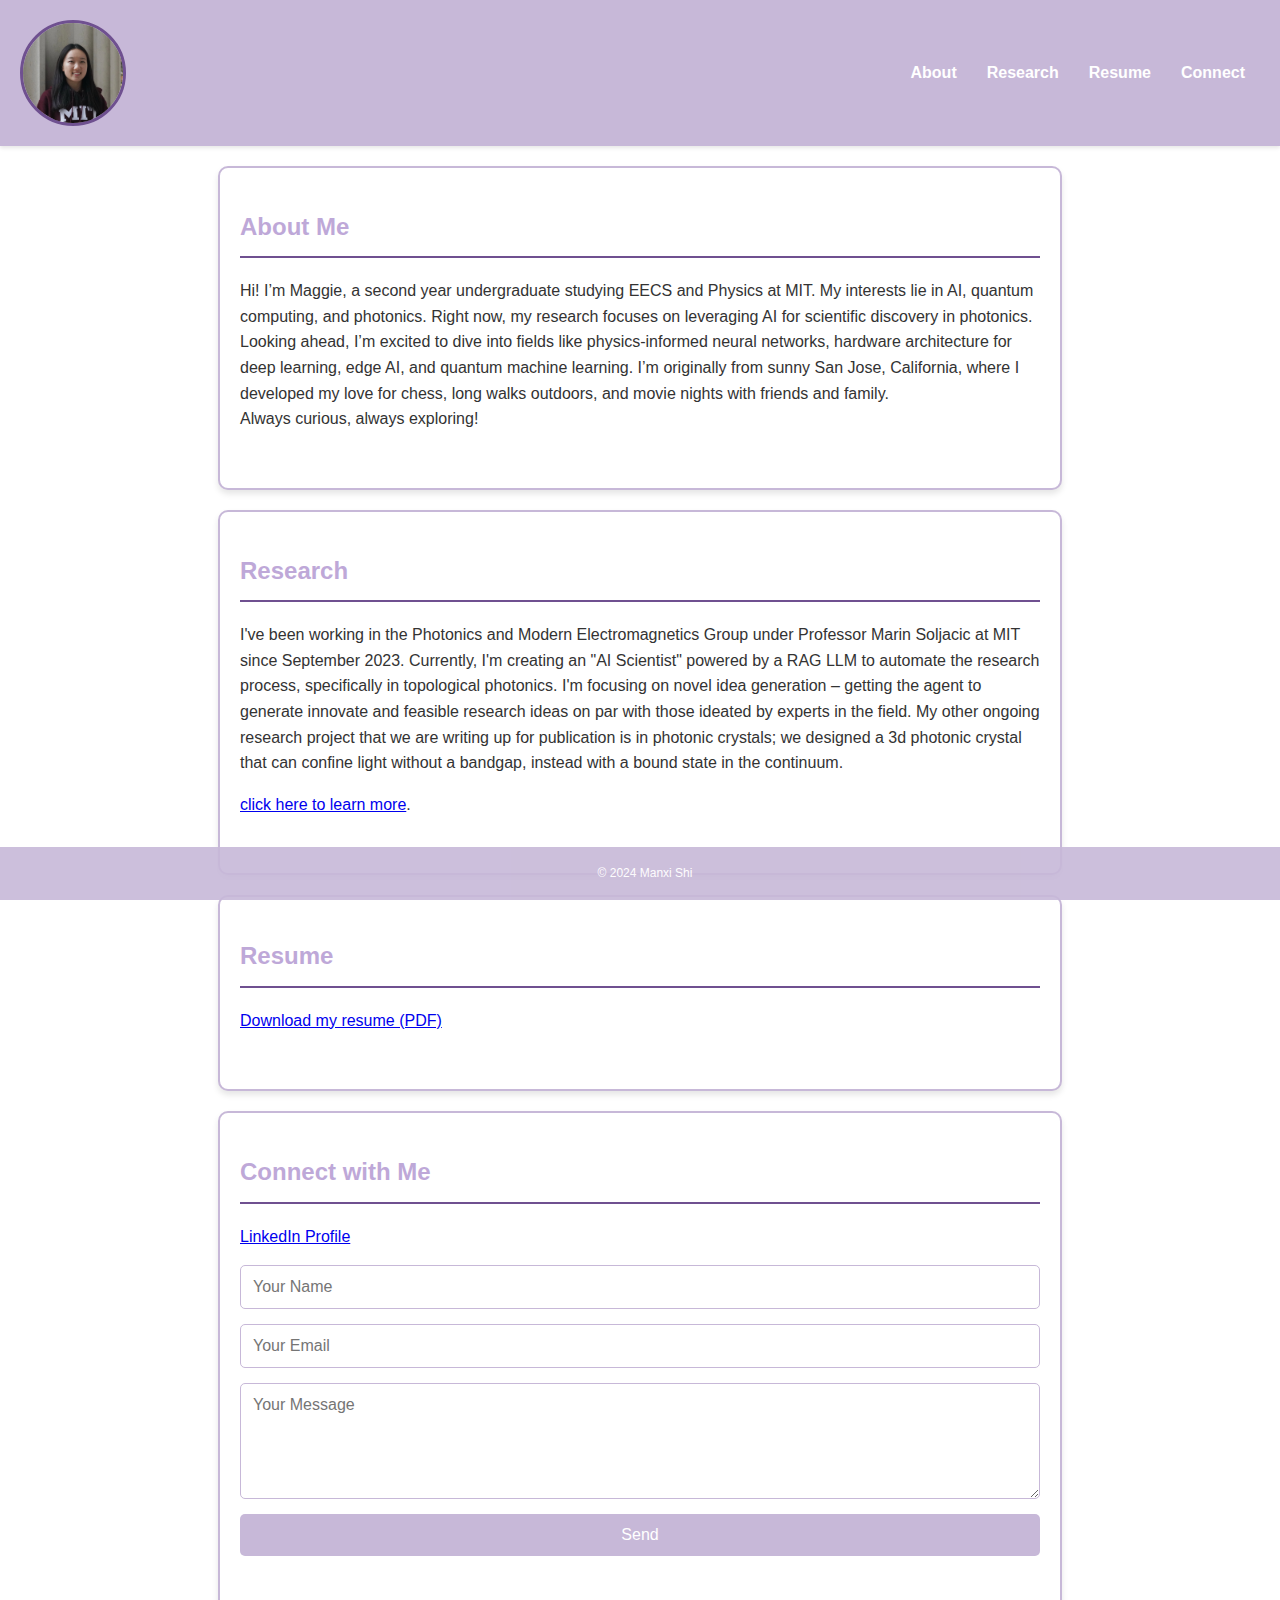
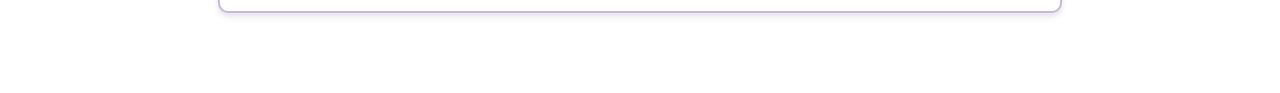
==== index.html @ ca0a361c "Edits" ====
<!DOCTYPE html>
<html lang="en">
<head>
    <meta charset="UTF-8">
    <meta name="viewport" content="width=device-width, initial-scale=1.0">
    <title>Manxi (Maggie) Shi</title>
    <link rel="stylesheet" href="styles.css">
</head>
<body>
    <header>
        <div class="portrait">
            <img src="headshot.jpg" alt="Manxi (Maggie) Shi">
        </div>
        <nav>
            <ul>
                <li><a href="#about">About</a></li>
                <li><a href="#research">Research</a></li>
                <li><a href="#resume">Resume</a></li>
                <li><a href="#connect">Connect</a></li>
            </ul>
        </nav>
    </header>

    <section id="about">
        <h2>About Me</h2>
        <p>
            Hi! I’m Maggie, a second year undergraduate studying EECS and Physics at MIT. My interests lie in AI, quantum computing, and photonics. Right now, my research focuses on leveraging AI for scientific discovery in photonics. Looking ahead, I’m excited to dive into fields like physics-informed neural networks, hardware architecture for deep learning, edge AI, and quantum machine learning. I’m originally from sunny San Jose, California, where I developed my love for chess, long walks outdoors, and movie nights with friends and family.
<br>Always curious, always exploring!
        </p>
    </section>

    <section id="research">
        <h2>Research</h2>
        <p> I've been working in the Photonics and Modern Electromagnetics Group under Professor Marin Soljacic at MIT since September 2023. Currently, I'm creating an "AI Scientist" powered by a RAG LLM to automate the research process, specifically in topological photonics. I'm focusing on novel idea generation – getting the agent to generate innovate and feasible research ideas on par with those ideated by experts in the field. 
            My other ongoing research project that we are writing up for publication is in photonic crystals; we designed a 3d photonic crystal that can confine light without a bandgap, instead with a bound state in the continuum.
        </p>
        <p>
            <a href="deep-learning-2024-main/blog_template/index2.html" target="_blank">click here to learn more</a>.
        </p>
    </section>

    <section id="resume">
        <h2>Resume</h2>
        <p><a href="Manxi Shi Resume.pdf" target="_blank">Download my resume (PDF)</a></p>
    </section>

    <section id="connect">
        <h2>Connect with Me</h2>
        <p><a href="https://www.linkedin.com/in/manxishi/" target="_blank">LinkedIn Profile</a></p>
        <form action="https://formspree.io/f/mkgwalkl" method="POST">
            <input type="text" name="name" placeholder="Your Name" required>
            <input type="email" name="email" placeholder="Your Email" required>
            <textarea name="message" rows="5" placeholder="Your Message"></textarea>
            <button type="submit">Send</button>
        </form>
    </section>

    <footer>
        <p>© 2024 Manxi Shi</p>
    </footer>
</body>
</html>
---- styles.css ----
/* General Styles */
:root {
    --primary-color: #c7b8d8; /* Lavender */
    --another-color: #bea8d8;
    --secondary-color: #6f5090; /* Dark lavender */
    --text-color: #333;
    --background-color: #fff;
}

body {
    font-family: 'Monteserrat', 'Calibri', sans-serif;
    background-color: var(--background-color);
    color: var(--text-color);
    margin: 0;
    padding: 0;
    line-height: 1.6;
    padding-bottom: 60px; /* Accommodate footer and extra space */
}

header {
    background-color: var(--primary-color);
    padding: 20px;
    margin-bottom: 20px;
    box-shadow: 0 2px 4px rgba(0,0,0,0.1);
    display: flex;
    justify-content: space-between;
    align-items: center;
}

.portrait {
    width: 100px;
    height: 100px;
    border-radius: 50%;
    overflow: hidden;
    border: 3px solid var(--secondary-color);
}

.portrait img {
    width: 100%;
    height: 100%;
    object-fit: cover;
}

header nav ul {
    list-style-type: none;
    margin: 0;
    padding: 0;
    display: flex;
    justify-content: center;
}

header nav ul li {
    margin: 0 15px;
}

header nav a {
    text-decoration: none;
    color: var(--background-color);
    font-weight: bold;
    font-size: 16px;
    transition: color 0.3s ease;
}

header nav a:hover {
    color: var(--secondary-color);
}

section {
    padding: 40px 20px;
    margin: 0 auto 20px;
    max-width: 800px;
    background-color: var(--background-color);
    border: 2px solid var(--primary-color);
    border-radius: 10px;
    box-shadow: 0 4px 6px rgba(0,0,0,0.1);
}

section h1, section h2 {
    color: var(--another-color);
    margin-top: 0;
    border-bottom: 2px solid var(--secondary-color);
    padding-bottom: 10px;
}

section p {
    line-height: 1.6;
}

form {
    display: flex;
    flex-direction: column;
}

input, textarea, button {
    font-family: 'Calibri', 'Arial', sans-serif;
    margin-bottom: 15px;
    padding: 12px;
    border: 1px solid var(--primary-color);
    border-radius: 5px;
    font-size: 16px;
}

button {
    background-color: var(--primary-color);
    color: var(--background-color);
    border: none;
    cursor: pointer;
    transition: background-color 0.3s ease;
}

button:hover {
    background-color: var(--secondary-color);
}

footer {
    text-align: center;
    padding: 5px;
    background-color: var(--primary-color);
    color: var(--background-color);
    position: fixed;
    bottom: 0;
    width: 100%;
    font-size: 12px;
    opacity: 0.9;
}

/* Responsive design */
@media (max-width: 600px) {
    header {
        flex-direction: column;
    }

    header nav ul {
        flex-direction: column;
        align-items: center;
    }
    
    header nav ul li {
        margin: 10px 0;
    }

    .portrait {
        margin-bottom: 20px;
    }
}
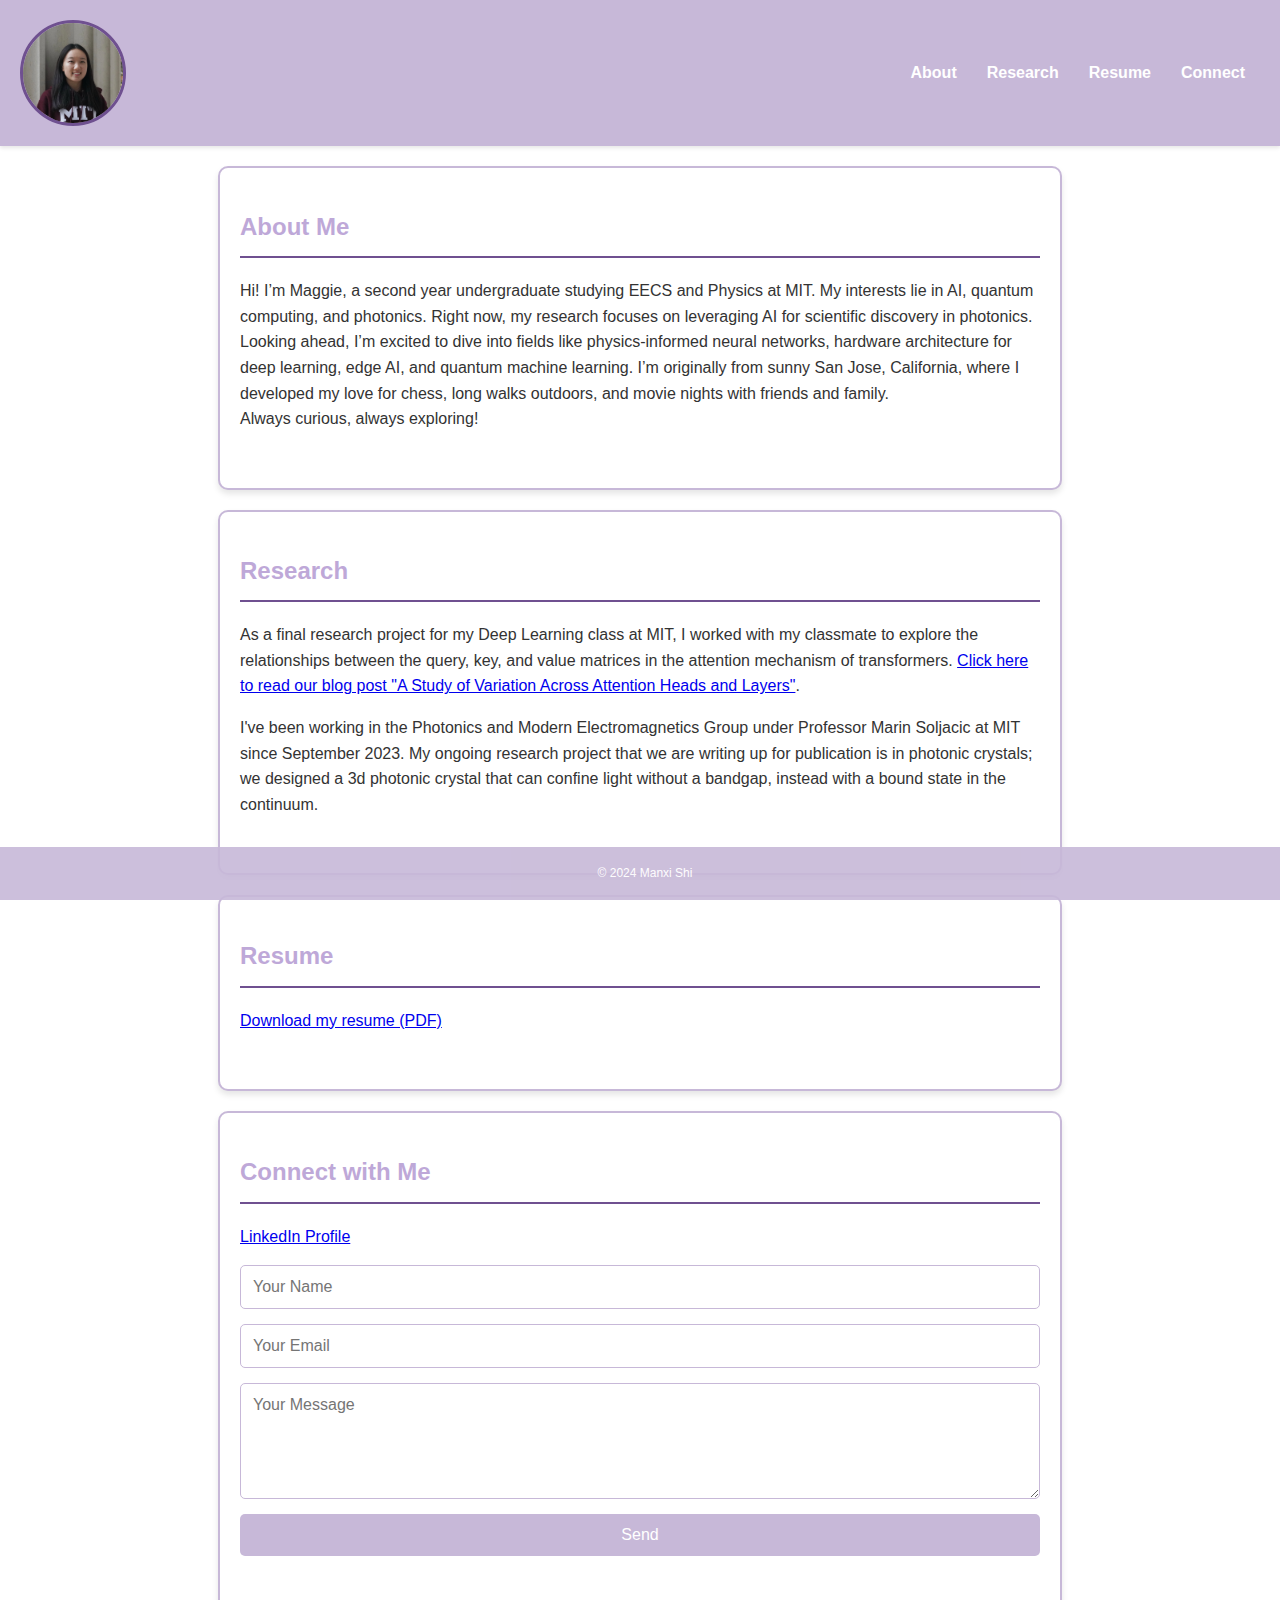
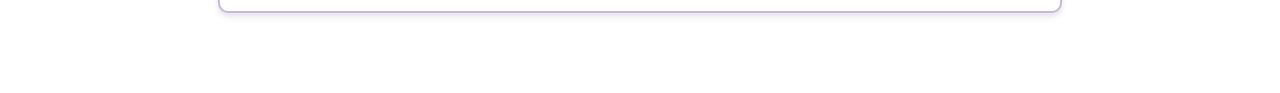
==== commit 58954f8a: "Edits" ====
--- a/index.html
+++ b/index.html
@@ -31,11 +31,12 @@
 
     <section id="research">
         <h2>Research</h2>
-        <p> I've been working in the Photonics and Modern Electromagnetics Group under Professor Marin Soljacic at MIT since September 2023. Currently, I'm creating an "AI Scientist" powered by a RAG LLM to automate the research process, specifically in topological photonics. I'm focusing on novel idea generation – getting the agent to generate innovate and feasible research ideas on par with those ideated by experts in the field. 
-            My other ongoing research project that we are writing up for publication is in photonic crystals; we designed a 3d photonic crystal that can confine light without a bandgap, instead with a bound state in the continuum.
+        <p>
+            As a final research project for my Deep Learning class at MIT, I worked with my classmate to explore the relationships between the query, key, and value matrices in the attention mechanism of transformers.
+            <a href="deep-learning-2024-main/blog_template/index2.html" target="_blank">Click here to read our blog post "A Study of Variation Across Attention Heads and Layers"</a>.
         </p>
-        <p>
-            <a href="deep-learning-2024-main/blog_template/index2.html" target="_blank">click here to learn more</a>.
+        <p> 
+            I've been working in the Photonics and Modern Electromagnetics Group under Professor Marin Soljacic at MIT since September 2023. My ongoing research project that we are writing up for publication is in photonic crystals; we designed a 3d photonic crystal that can confine light without a bandgap, instead with a bound state in the continuum.
         </p>
     </section>
 
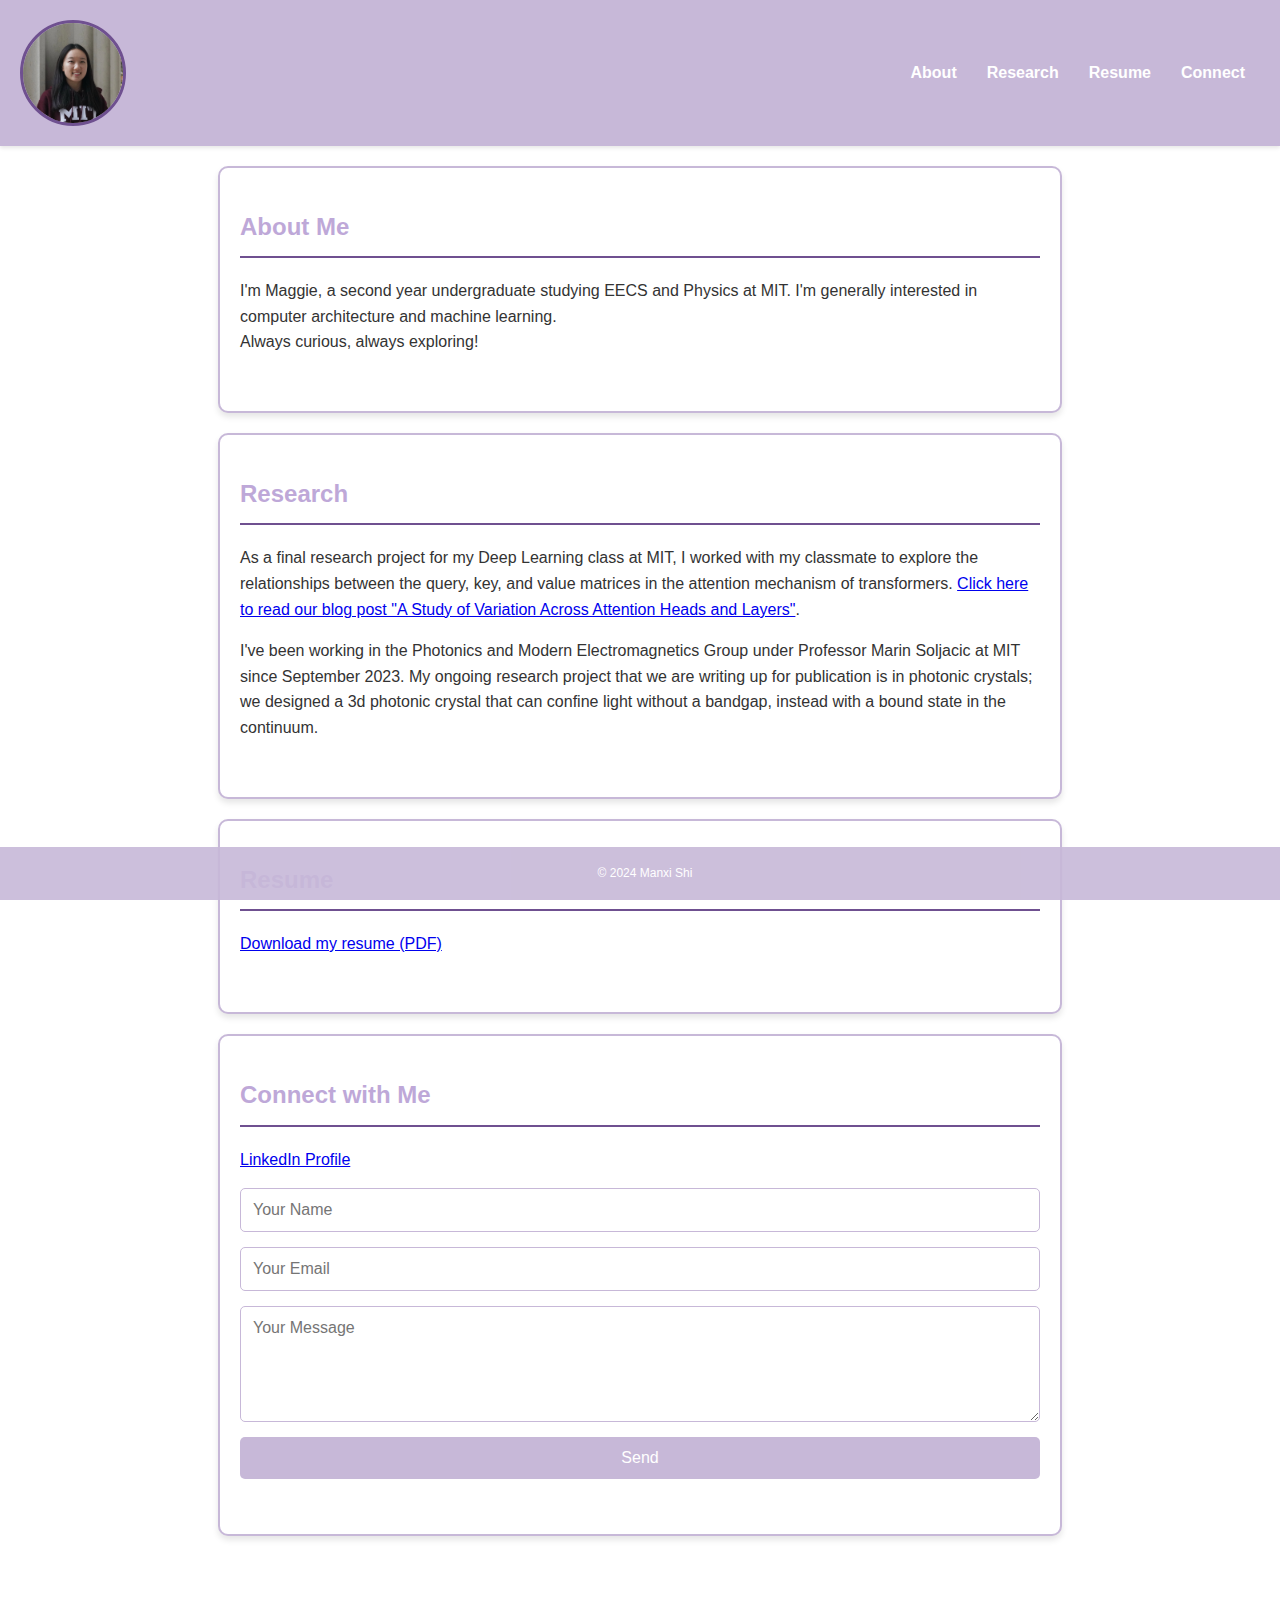
==== commit fcf0fe7d: "Update index.html" ====
--- a/index.html
+++ b/index.html
@@ -24,8 +24,7 @@
     <section id="about">
         <h2>About Me</h2>
         <p>
-            Hi! I’m Maggie, a second year undergraduate studying EECS and Physics at MIT. My interests lie in AI, quantum computing, and photonics. Right now, my research focuses on leveraging AI for scientific discovery in photonics. Looking ahead, I’m excited to dive into fields like physics-informed neural networks, hardware architecture for deep learning, edge AI, and quantum machine learning. I’m originally from sunny San Jose, California, where I developed my love for chess, long walks outdoors, and movie nights with friends and family.
-<br>Always curious, always exploring!
+        I'm Maggie, a second year undergraduate studying EECS and Physics at MIT. I'm generally interested in computer architecture and machine learning.<br>Always curious, always exploring!
         </p>
     </section>
 
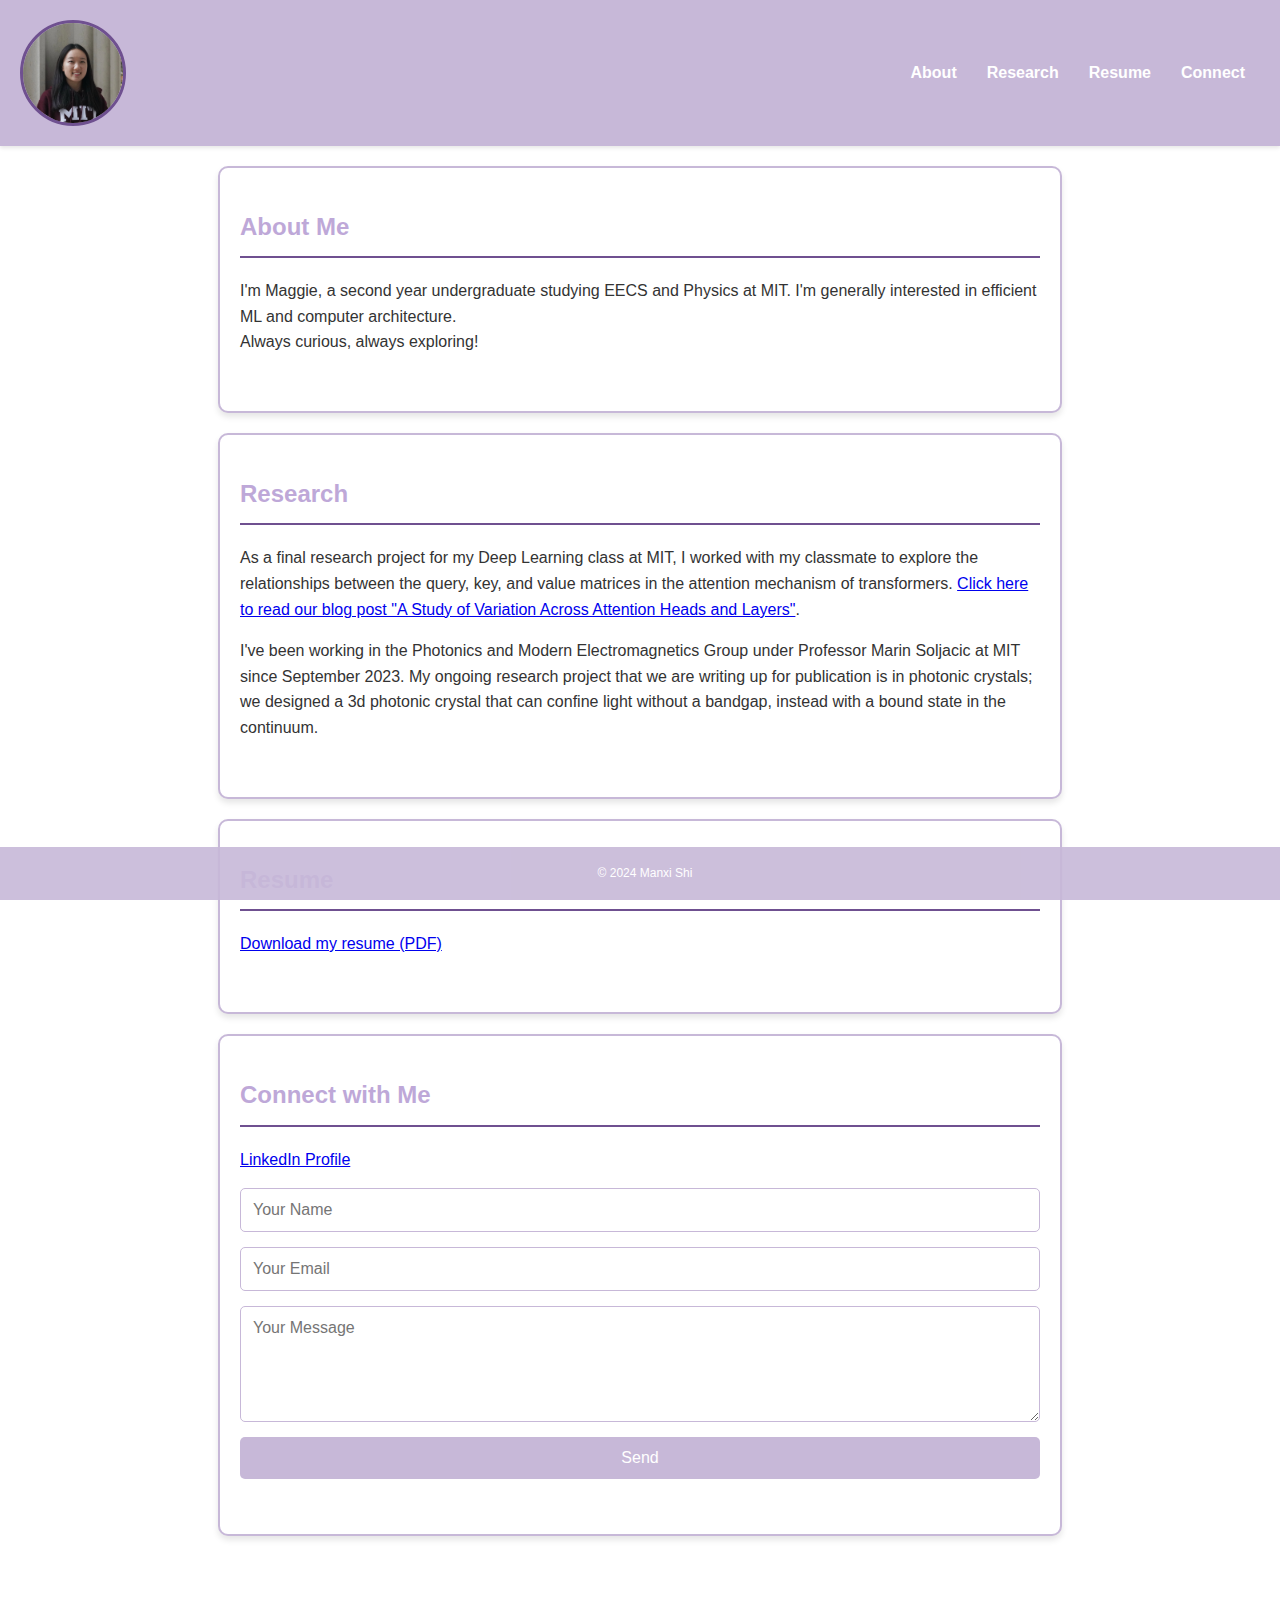
==== commit a975eb07: "Update index.html" ====
--- a/index.html
+++ b/index.html
@@ -24,7 +24,7 @@
     <section id="about">
         <h2>About Me</h2>
         <p>
-        I'm Maggie, a second year undergraduate studying EECS and Physics at MIT. I'm generally interested in computer architecture and machine learning.<br>Always curious, always exploring!
+        I'm Maggie, a second year undergraduate studying EECS and Physics at MIT. I'm generally interested in efficient ML and computer architecture.<br>Always curious, always exploring!
         </p>
     </section>
 
@@ -41,7 +41,7 @@
 
     <section id="resume">
         <h2>Resume</h2>
-        <p><a href="Manxi Shi Resume.pdf" target="_blank">Download my resume (PDF)</a></p>
+        <p><a href="20250129-Manxi-Shi-MIT-Resume.pdf" target="_blank">Download my resume (PDF)</a></p>
     </section>
 
     <section id="connect">
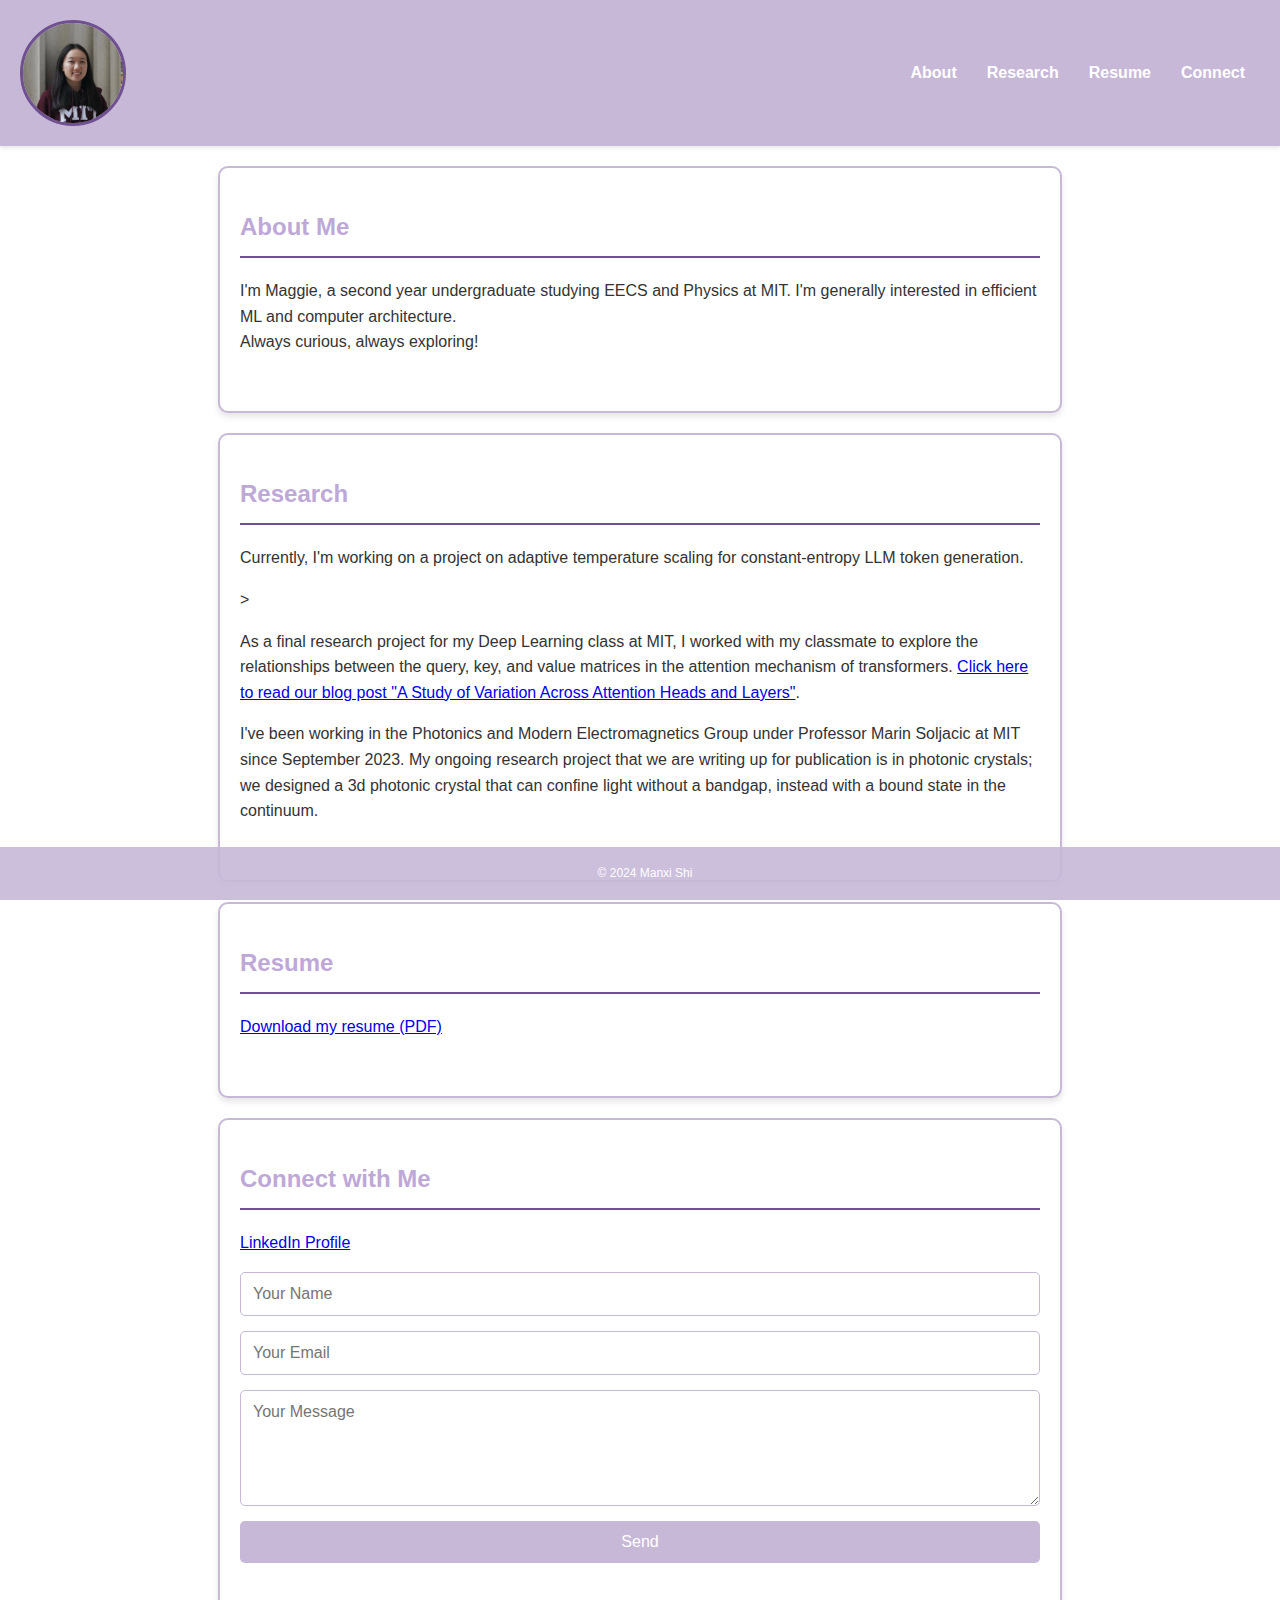
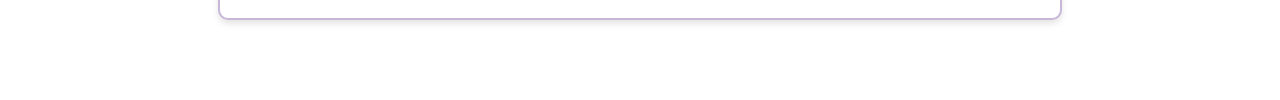
==== commit 5bd66d1a: "Update index.html" ====
--- a/index.html
+++ b/index.html
@@ -31,6 +31,9 @@
     <section id="research">
         <h2>Research</h2>
         <p>
+            Currently, I'm working on a project on adaptive temperature scaling for constant-entropy LLM token generation.
+        </p>>
+        <p>
             As a final research project for my Deep Learning class at MIT, I worked with my classmate to explore the relationships between the query, key, and value matrices in the attention mechanism of transformers.
             <a href="deep-learning-2024-main/blog_template/index2.html" target="_blank">Click here to read our blog post "A Study of Variation Across Attention Heads and Layers"</a>.
         </p>
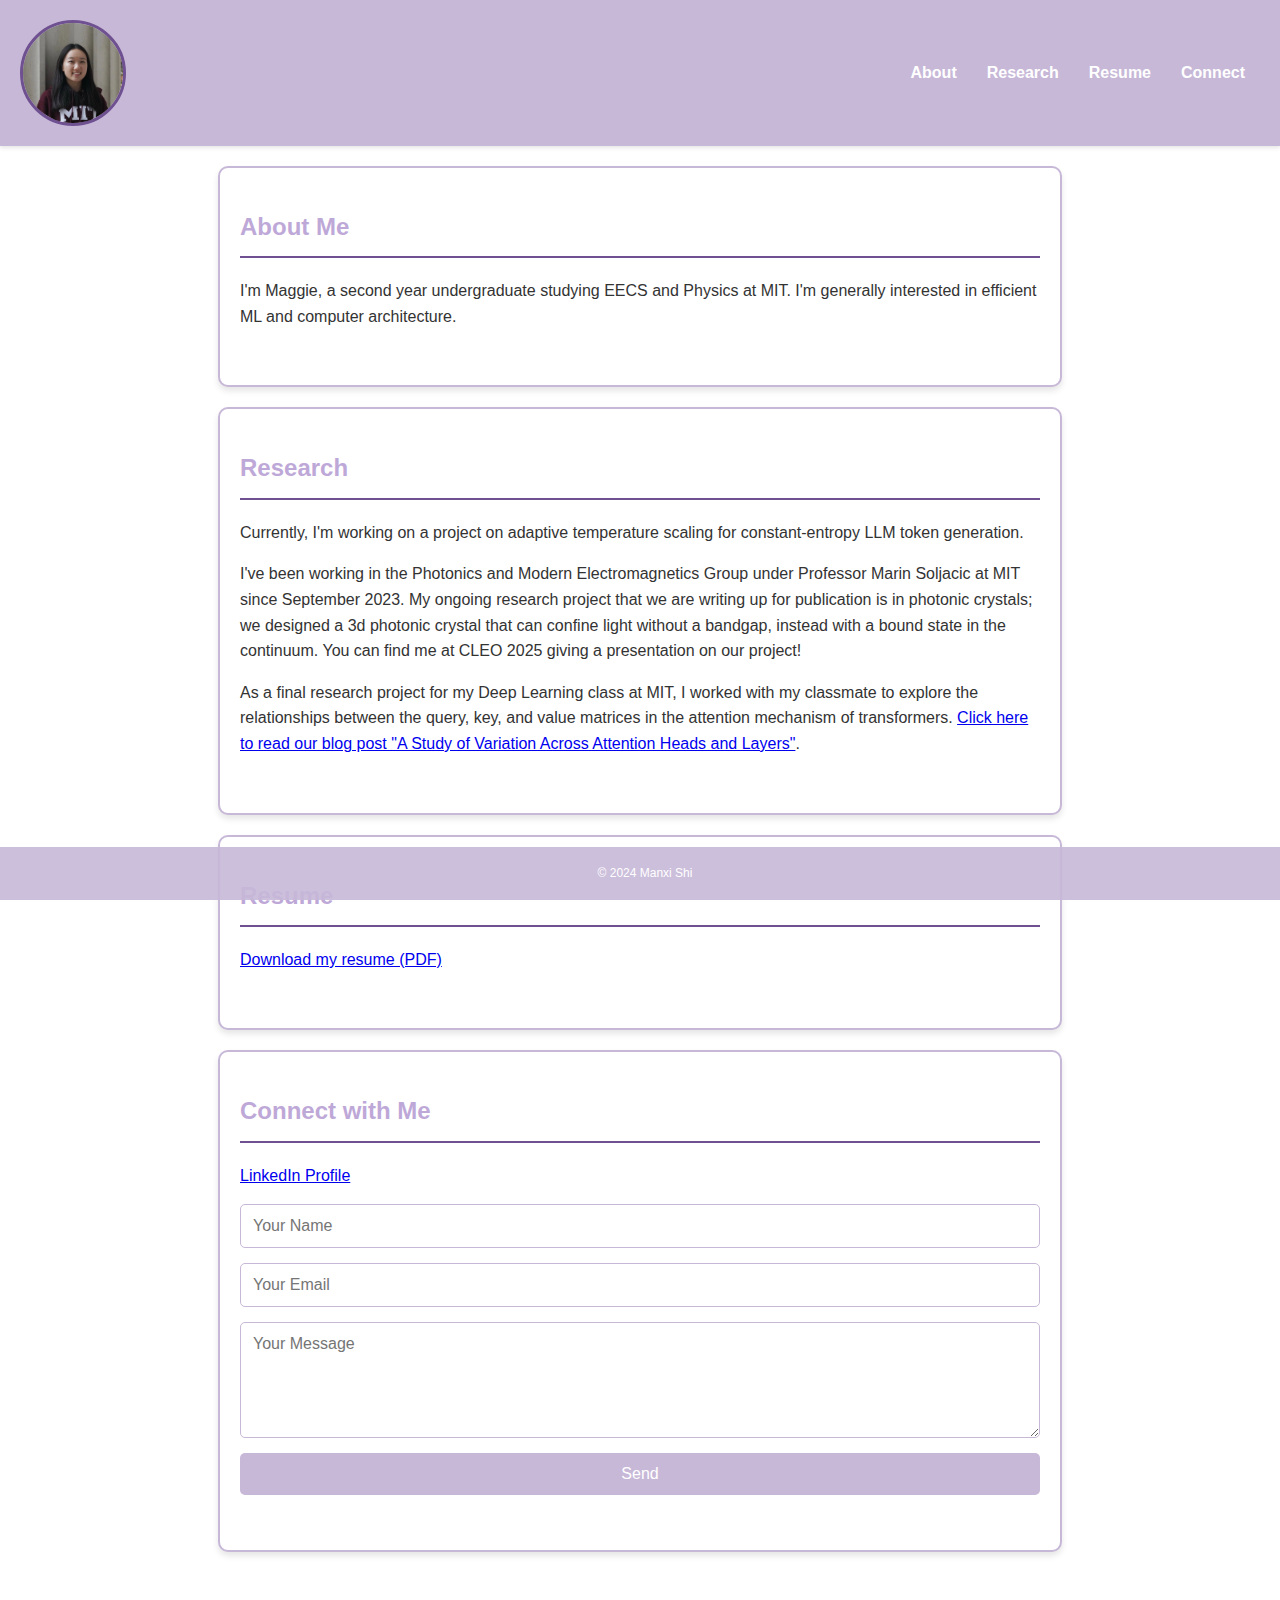
==== commit 44340945: "Update index.html" ====
--- a/index.html
+++ b/index.html
@@ -24,7 +24,7 @@
     <section id="about">
         <h2>About Me</h2>
         <p>
-        I'm Maggie, a second year undergraduate studying EECS and Physics at MIT. I'm generally interested in efficient ML and computer architecture.<br>Always curious, always exploring!
+        I'm Maggie, a second year undergraduate studying EECS and Physics at MIT. I'm generally interested in efficient ML and computer architecture.
         </p>
     </section>
 
@@ -32,13 +32,13 @@
         <h2>Research</h2>
         <p>
             Currently, I'm working on a project on adaptive temperature scaling for constant-entropy LLM token generation.
-        </p>>
+        </p>
+        <p> 
+            I've been working in the Photonics and Modern Electromagnetics Group under Professor Marin Soljacic at MIT since September 2023. My ongoing research project that we are writing up for publication is in photonic crystals; we designed a 3d photonic crystal that can confine light without a bandgap, instead with a bound state in the continuum. You can find me at CLEO 2025 giving a presentation on our project!
+        </p>
         <p>
             As a final research project for my Deep Learning class at MIT, I worked with my classmate to explore the relationships between the query, key, and value matrices in the attention mechanism of transformers.
             <a href="deep-learning-2024-main/blog_template/index2.html" target="_blank">Click here to read our blog post "A Study of Variation Across Attention Heads and Layers"</a>.
-        </p>
-        <p> 
-            I've been working in the Photonics and Modern Electromagnetics Group under Professor Marin Soljacic at MIT since September 2023. My ongoing research project that we are writing up for publication is in photonic crystals; we designed a 3d photonic crystal that can confine light without a bandgap, instead with a bound state in the continuum.
         </p>
     </section>
 
